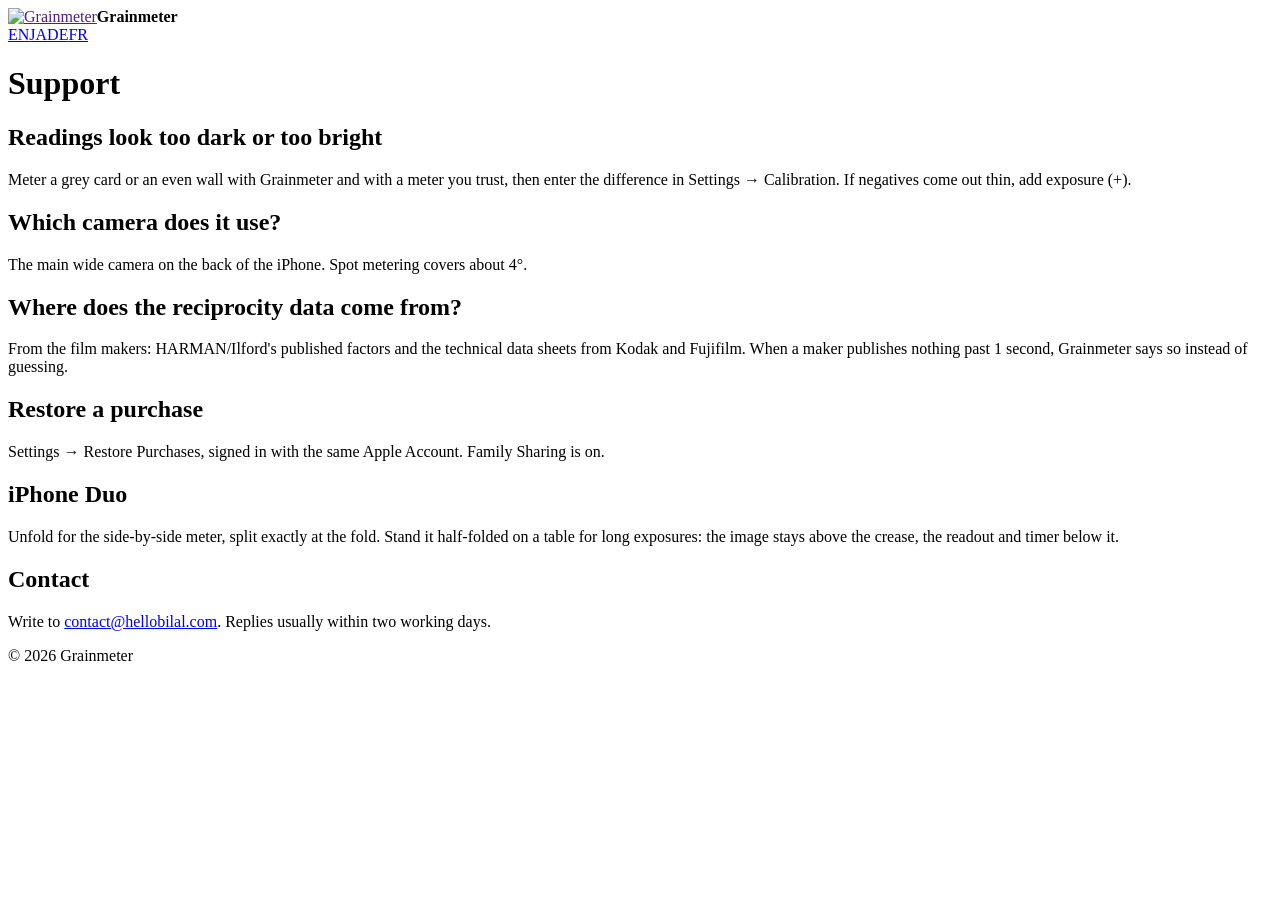
==== support.html @ a6feff3b "Contact by email" ====
<!doctype html><html lang="en"><head><meta charset="utf-8"><meta name="viewport" content="width=device-width,initial-scale=1"><title>Support – Grainmeter</title><meta name="description" content="A light meter for film photographers."><link rel="stylesheet" href="style.css"><link rel="icon" href="icon.png"></head><body><main><header><a href=""><img src="icon.png" alt="Grainmeter"></a><b>Grainmeter</b><nav><a href="support.html" aria-current=page>EN</a><a href="ja/support.html">JA</a><a href="de/support.html">DE</a><a href="fr/support.html">FR</a></nav></header><h1>Support</h1><h2>Readings look too dark or too bright</h2><p>Meter a grey card or an even wall with Grainmeter and with a meter you trust, then enter the difference in Settings → Calibration. If negatives come out thin, add exposure (+).</p><h2>Which camera does it use?</h2><p>The main wide camera on the back of the iPhone. Spot metering covers about 4°.</p><h2>Where does the reciprocity data come from?</h2><p>From the film makers: HARMAN/Ilford's published factors and the technical data sheets from Kodak and Fujifilm. When a maker publishes nothing past 1 second, Grainmeter says so instead of guessing.</p><h2>Restore a purchase</h2><p>Settings → Restore Purchases, signed in with the same Apple Account. Family Sharing is on.</p><h2>iPhone Duo</h2><p>Unfold for the side-by-side meter, split exactly at the fold. Stand it half-folded on a table for long exposures: the image stays above the crease, the readout and timer below it.</p><h2>Contact</h2><p>Write to <a href="mailto:contact@hellobilal.com?subject=Grainmeter">contact@hellobilal.com</a>. Replies usually within two working days.</p><footer>© 2026 Grainmeter</footer></main></body></html>
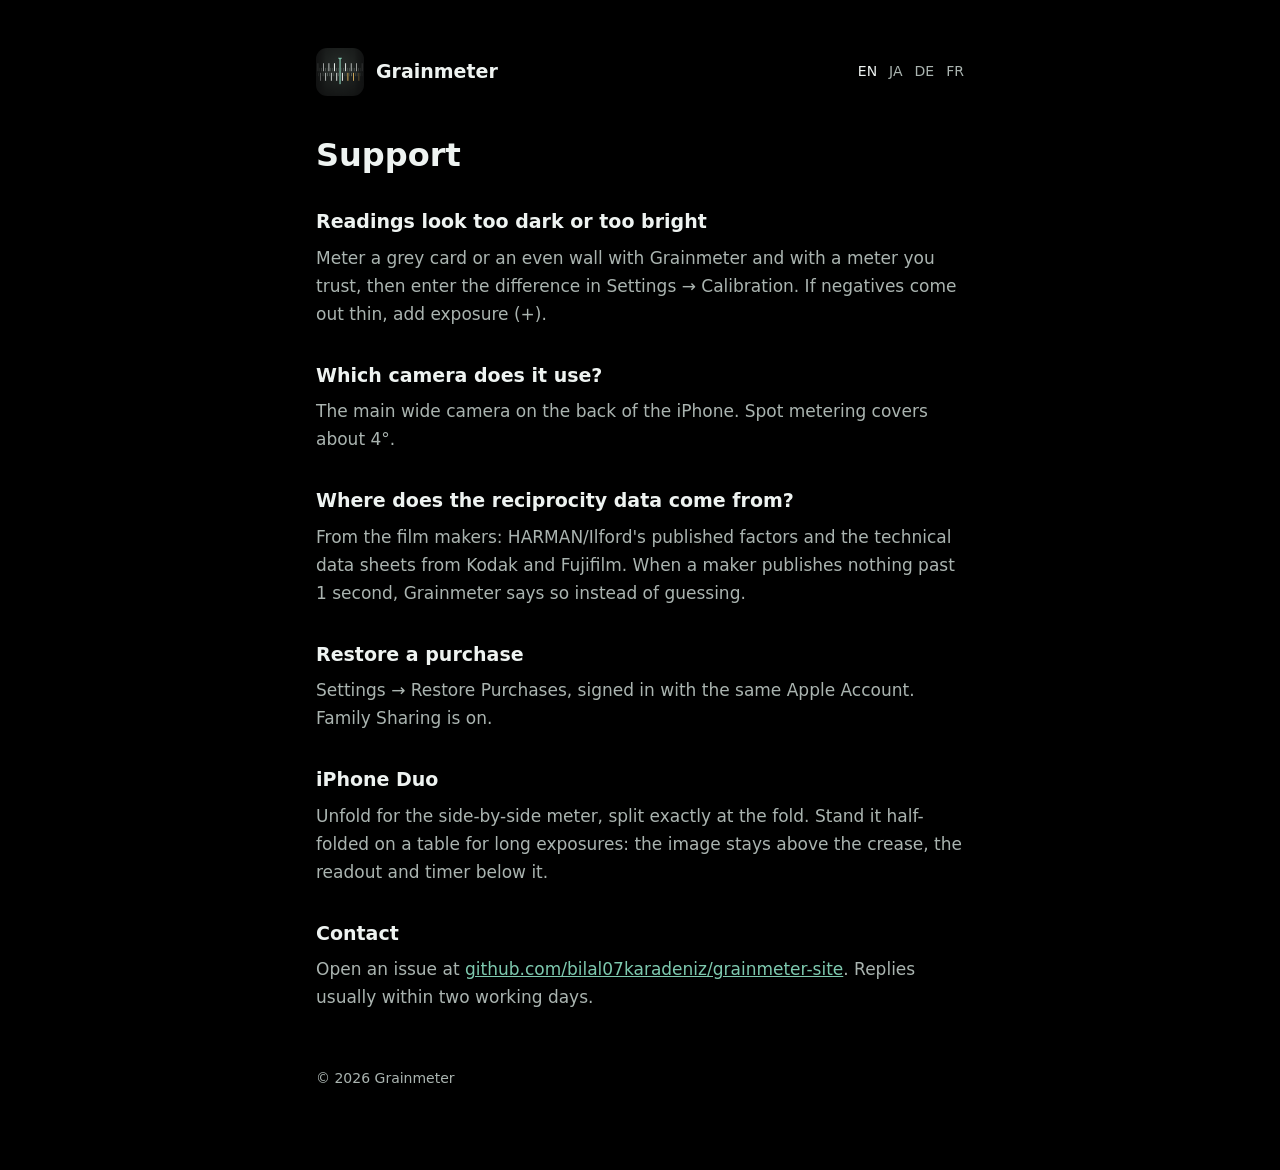
==== commit 554ca340: "Privacy and support pages" ====
--- a/support.html
+++ b/support.html
@@ -1 +1 @@
-<!doctype html><html lang="en"><head><meta charset="utf-8"><meta name="viewport" content="width=device-width,initial-scale=1"><title>Support – Grainmeter</title><meta name="description" content="A light meter for film photographers."><link rel="stylesheet" href="style.css"><link rel="icon" href="icon.png"></head><body><main><header><a href=""><img src="icon.png" alt="Grainmeter"></a><b>Grainmeter</b><nav><a href="support.html" aria-current=page>EN</a><a href="ja/support.html">JA</a><a href="de/support.html">DE</a><a href="fr/support.html">FR</a></nav></header><h1>Support</h1><h2>Readings look too dark or too bright</h2><p>Meter a grey card or an even wall with Grainmeter and with a meter you trust, then enter the difference in Settings → Calibration. If negatives come out thin, add exposure (+).</p><h2>Which camera does it use?</h2><p>The main wide camera on the back of the iPhone. Spot metering covers about 4°.</p><h2>Where does the reciprocity data come from?</h2><p>From the film makers: HARMAN/Ilford's published factors and the technical data sheets from Kodak and Fujifilm. When a maker publishes nothing past 1 second, Grainmeter says so instead of guessing.</p><h2>Restore a purchase</h2><p>Settings → Restore Purchases, signed in with the same Apple Account. Family Sharing is on.</p><h2>iPhone Duo</h2><p>Unfold for the side-by-side meter, split exactly at the fold. Stand it half-folded on a table for long exposures: the image stays above the crease, the readout and timer below it.</p><h2>Contact</h2><p>Write to <a href="mailto:contact@hellobilal.com?subject=Grainmeter">contact@hellobilal.com</a>. Replies usually within two working days.</p><footer>© 2026 Grainmeter</footer></main></body></html>+<!doctype html><html lang="en"><head><meta charset="utf-8"><meta name="viewport" content="width=device-width,initial-scale=1"><title>Support – Grainmeter</title><meta name="description" content="A light meter for film photographers."><link rel="stylesheet" href="style.css"><link rel="icon" href="icon.png"></head><body><main><header><a href=""><img src="icon.png" alt="Grainmeter"></a><b>Grainmeter</b><nav><a href="support.html" aria-current=page>EN</a><a href="ja/support.html">JA</a><a href="de/support.html">DE</a><a href="fr/support.html">FR</a></nav></header><h1>Support</h1><h2>Readings look too dark or too bright</h2><p>Meter a grey card or an even wall with Grainmeter and with a meter you trust, then enter the difference in Settings → Calibration. If negatives come out thin, add exposure (+).</p><h2>Which camera does it use?</h2><p>The main wide camera on the back of the iPhone. Spot metering covers about 4°.</p><h2>Where does the reciprocity data come from?</h2><p>From the film makers: HARMAN/Ilford's published factors and the technical data sheets from Kodak and Fujifilm. When a maker publishes nothing past 1 second, Grainmeter says so instead of guessing.</p><h2>Restore a purchase</h2><p>Settings → Restore Purchases, signed in with the same Apple Account. Family Sharing is on.</p><h2>iPhone Duo</h2><p>Unfold for the side-by-side meter, split exactly at the fold. Stand it half-folded on a table for long exposures: the image stays above the crease, the readout and timer below it.</p><h2>Contact</h2><p>Open an issue at <a href="https://github.com/bilal07karadeniz/grainmeter-site/issues">github.com/bilal07karadeniz/grainmeter-site</a>. Replies usually within two working days.</p><footer>© 2026 Grainmeter</footer></main></body></html>
--- a/style.css
+++ b/style.css
@@ -0,0 +1,21 @@
+
+:root{--bg:#000;--hair:#333A37;--ink:#EEF3F1;--muted:#AAB4B0;--accent:#7EC9AF;--amber:#EEBB58}
+*{box-sizing:border-box}html{-webkit-text-size-adjust:100%}
+body{margin:0;background:var(--bg);color:var(--ink);font:17px/1.65 -apple-system,BlinkMacSystemFont,"SF Pro Text","Hiragino Sans","Hiragino Kaku Gothic ProN","Segoe UI",system-ui,sans-serif}
+main{max-width:680px;margin:0 auto;padding:48px 16px 80px}
+a{color:var(--accent)}
+header{display:flex;align-items:center;gap:12px;margin-bottom:40px;flex-wrap:wrap}
+header img{width:48px;height:48px;border-radius:11px;display:block}
+header b{font-size:19px;font-weight:600}
+nav{margin-left:auto;font-size:14px}nav a{color:var(--muted);text-decoration:none;margin-left:12px}nav a[aria-current]{color:var(--ink)}
+h1{font-size:32px;line-height:1.2;font-weight:600;margin:0 0 12px;text-wrap:balance}
+h2{font-size:19px;font-weight:600;margin:32px 0 6px}
+p{color:var(--muted);max-width:68ch;margin:0 0 12px}
+.scale{position:relative;height:40px;margin:28px 0 32px;
+ background:
+  repeating-linear-gradient(90deg,var(--ink) 0 2px,transparent 2px 48px) 0 0/100% 15px no-repeat,
+  linear-gradient(var(--hair),var(--hair)) 0 19px/100% 1px no-repeat,
+  repeating-linear-gradient(90deg,var(--amber) 0 2px,transparent 2px 48px) 20px 24px/100% 15px no-repeat;
+ -webkit-mask:linear-gradient(90deg,transparent,#000 18%,#000 82%,transparent);mask:linear-gradient(90deg,transparent,#000 18%,#000 82%,transparent)}
+.scale::after{content:"";position:absolute;left:50%;top:-2px;bottom:-2px;width:2px;background:var(--accent)}
+footer{margin-top:56px;font-size:14px;color:var(--muted)}
